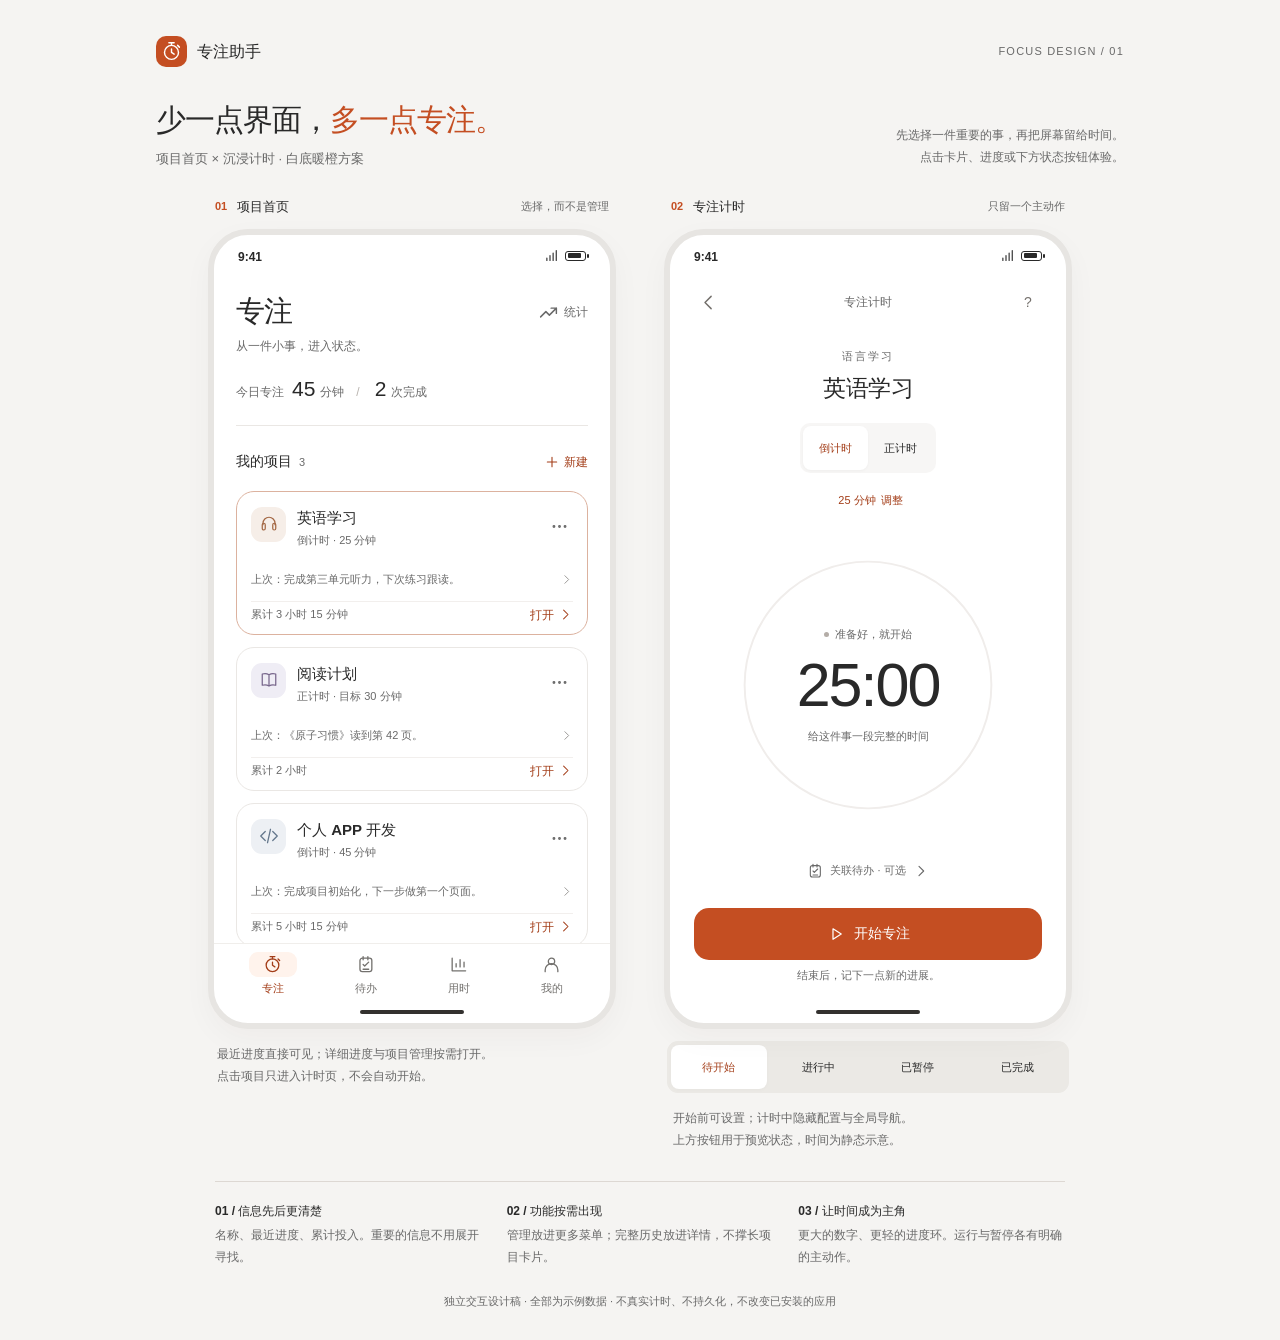
==== design/focus/index.html @ ba2bd8bd "feat: 专注项目改用小时+分钟时长，还原首页与计时页设计 新增独立设计稿 design/focus/index.html，并把其中的时长与交互规则落到 Android 工程：  - 时长模型改为 " ====
<!doctype html>
<html lang="zh-CN">
<head>
  <meta charset="UTF-8">
  <meta name="viewport" content="width=device-width, initial-scale=1">
  <meta name="theme-color" content="#ffffff">
  <title>专注助手 · 专注界面提案</title>
  <style>
    :root { color-scheme: light; font-family: "Segoe UI", "Microsoft YaHei", sans-serif; --ink:#292929; --muted:#696969; --accent:#c44e22; --accent-dark:#a33d18; --soft:#fff3ec; --line:#eae7e4; --surface:#f7f6f5; --touch:44px; font-synthesis:none; -webkit-font-smoothing:antialiased; }
    * { box-sizing:border-box; }
    body { margin:0; background:#f5f4f2; color:var(--ink); font-size:14px; line-height:1.5; }
    button,input,select,textarea { font:inherit; }
    button { cursor:pointer; color:inherit; background:none; border:0; min-height:var(--touch); padding:0; touch-action:manipulation; -webkit-tap-highlight-color:transparent; }
    button:disabled { cursor:default; opacity:.45; }
    button:focus-visible,input:focus-visible,select:focus-visible,textarea:focus-visible { outline:3px solid var(--accent); outline-offset:3px; }
    [hidden] { display:none !important; }
    h1,h2,h3,p { margin:0; }
    .svg-library { position:absolute; width:0; height:0; overflow:hidden; }
    .icon { width:21px; height:21px; fill:none; stroke:currentColor; stroke-width:1.65; stroke-linecap:round; stroke-linejoin:round; flex-shrink:0; }
    .icon-button { display:grid; place-items:center; width:44px; height:44px; flex-shrink:0; border-radius:50%; }
    .icon-button:hover { background:var(--surface); }
    .workspace { max-width:1040px; padding:36px 36px 30px; margin:auto; }
    .masthead { display:flex; align-items:center; justify-content:space-between; gap:20px; margin-bottom:30px; }
    .brand { display:flex; align-items:center; gap:10px; font-size:16px; font-weight:650; }
    .brand-mark { display:grid; place-items:center; width:31px; height:31px; background:var(--accent); color:white; border-radius:10px; }
    .edition { color:var(--muted); font-size:11px; letter-spacing:1.2px; }
    .intro { display:flex; justify-content:space-between; gap:32px; align-items:flex-end; margin-bottom:28px; }
    .intro h1 { font-size:30px; letter-spacing:-1px; line-height:1.5; font-weight:600; }
    .intro h1 span { color:var(--accent); }
    .intro p { margin-top:7px; color:var(--muted); font-size:13px; }
    .design-note { max-width:260px; font-size:12px; color:var(--muted); line-height:1.8; text-align:right; }
    .mobile-switch { display:none; }
    .boards { display:grid; grid-template-columns:repeat(2,minmax(0,1fr)); gap:48px; max-width:864px; margin:auto; align-items:start; }
    .board { min-width:0; }
    .board-label { display:flex; align-items:center; gap:10px; margin:0 7px 13px; }
    .board-label .number { font-size:11px; color:var(--accent); font-weight:650; }
    .board-label strong { font-weight:550; font-size:13px; }
    .board-label small { margin-left:auto; color:var(--muted); font-size:11px; }
    .phone { height:800px; background:white; border:6px solid #e7e5e2; border-radius:40px; overflow:hidden; box-shadow:0 10px 30px #32221409; display:flex; flex-direction:column; position:relative; }
    .status { height:43px; padding:13px 24px 0; display:flex; align-items:flex-start; justify-content:space-between; font-size:12px; font-weight:600; flex-shrink:0; }
    .status-icons { display:flex; gap:5px; align-items:center; }
    .status-icons .icon { width:15px; height:15px; stroke-width:1.8; }
    .battery { width:21px; height:10px; border:1.3px solid currentColor; border-radius:3px; padding:1.5px; position:relative; }
    .battery:before { content:""; display:block; height:100%; width:85%; background:currentColor; border-radius:1px; }
    .battery:after { content:""; width:2px; height:4px; background:currentColor; position:absolute; right:-4px; top:2px; border-radius:1px; }
    .home-scroll { overflow-y:auto; flex:1; min-height:0; padding:12px 22px 18px; scrollbar-width:thin; }
    .home-header { display:flex; align-items:center; justify-content:space-between; gap:12px; }
    .home-header h2 { font-size:29px; font-weight:600; letter-spacing:-1px; }
    .stats-button { display:flex; align-items:center; gap:5px; color:var(--muted); font-size:12px; min-width:58px; justify-content:flex-end; }
    .home-subtitle { font-size:12px; color:var(--muted); margin-top:3px; }
    .today-line { display:flex; align-items:baseline; flex-wrap:wrap; gap:5px; font-size:12px; color:var(--muted); padding:18px 0 20px; border-bottom:1px solid var(--line); }
    .today-line strong { font-family:"Segoe UI",sans-serif; font-size:21px; color:var(--ink); font-weight:500; font-variant-numeric:tabular-nums; margin-left:3px; }
    .today-line .separator { margin:0 7px; color:#b8b3ae; }
    .section-head { display:flex; align-items:center; justify-content:space-between; gap:12px; margin:14px 0 7px; }
    .section-head h3 { font-size:14px; font-weight:600; }
    .project-count { font-size:11px; font-weight:400; color:var(--muted); margin-left:7px; }
    .text-button { display:inline-flex; align-items:center; gap:4px; color:var(--accent-dark); font-size:12px; }
    .text-button .icon { width:16px; height:16px; }
    .project-list { display:grid; grid-template-columns:minmax(0,1fr); gap:12px; }
    .project-card { border:1px solid var(--line); border-radius:18px; padding:4px 14px 8px; background:white; transition:border-color .15s; }
    .project-card.selected { border-color:#dcb29f; }
    .project-card:hover { border-color:#cfc4bc; }
    .project-card.selected:hover { border-color:var(--accent); }
    .card-head { display:flex; align-items:center; gap:4px; }
    .project-open { display:flex; gap:11px; flex:1; min-width:0; padding:11px 0 9px; text-align:left; }
    .project-glyph { display:grid; place-items:center; width:35px; height:35px; flex-shrink:0; border-radius:11px; background:#f6eee8; color:#a36743; }
    .project-glyph.reading { background:#efedf5; color:#77668b; }
    .project-glyph.building { background:#edf0f4; color:#63768b; }
    .project-glyph .icon { width:18px; height:18px; }
    .project-copy { min-width:0; flex:1; }
    .project-copy strong { display:block; font-size:15px; font-weight:600; overflow-wrap:anywhere; }
    .project-copy small { display:block; font-size:11px; color:var(--muted); margin-top:3px; }
    .project-menu { margin-right:-8px; color:var(--muted); }
    .project-menu .icon { width:19px; }
    .progress-preview { display:flex; align-items:center; width:100%; min-width:0; gap:6px; text-align:left; color:var(--muted); font-size:11px; border-bottom:1px solid #f2efed; }
    .progress-preview span { overflow:hidden; white-space:nowrap; text-overflow:ellipsis; flex:1; }
    .progress-preview .icon { width:13px; height:13px; color:#92908d; }
    .card-foot { display:flex; align-items:center; justify-content:space-between; gap:8px; padding-top:2px; }
    .card-foot small { color:var(--muted); font-size:11px; }
    .card-enter { color:var(--accent-dark); display:flex; align-items:center; gap:4px; font-size:12px; font-weight:550; min-height:22px; }
    .card-enter .icon { width:15px; height:15px; }
    .home-end { text-align:center; color:var(--muted); font-size:11px; padding-top:20px; }
    .active-session { width:100%; display:flex; align-items:center; gap:11px; background:var(--soft); border:1px solid #f5e0d3; border-radius:14px; margin-top:16px; padding:12px; text-align:left; }
    .active-session>.icon { color:var(--accent); }
    .active-session div { flex:1; min-width:0; }
    .active-session strong { display:block; font-size:12px; overflow:hidden; text-overflow:ellipsis; white-space:nowrap; font-weight:550; }
    .active-session small { display:block; font-size:11px; color:var(--muted); margin-top:3px; }
    .active-time { font-size:17px; font-variant-numeric:tabular-nums; color:var(--accent-dark); }
    .app-nav { display:grid; grid-template-columns:repeat(4,1fr); padding:6px 12px 8px; border-top:1px solid #f0eeeb; flex-shrink:0; }
    .app-nav button { min-height:49px; color:#73716e; font-size:11px; display:flex; flex-direction:column; align-items:center; justify-content:center; gap:3px; }
    .app-nav .nav-symbol { width:48px; height:25px; display:grid; place-items:center; border-radius:9px; }
    .app-nav .icon { width:19px; height:19px; }
    .app-nav .active { color:var(--accent-dark); }
    .app-nav .active .nav-symbol { background:var(--soft); }
    .gesture { width:104px; height:4px; border-radius:4px; background:#33312e; margin:3px auto 9px; flex-shrink:0; }
    .timer-scroll { flex:1; min-height:0; overflow-y:auto; scrollbar-width:thin; }
    .timer-page { padding:0 24px 24px; display:flex; flex-direction:column; min-height:100%; }
    .timer-header { display:flex; justify-content:space-between; align-items:center; margin:2px -8px 0; }
    .timer-header h2 { font-size:12px; font-weight:400; color:var(--muted); }
    .timer-header>.icon-button { color:#74706c; }
    .timer-project { text-align:center; padding-top:24px; }
    .timer-category { color:var(--muted); font-size:11px; letter-spacing:2px; }
    .timer-project h3 { font-size:23px; font-weight:550; letter-spacing:-.5px; margin-top:6px; overflow-wrap:anywhere; }
    .timer-config { display:flex; flex-direction:column; align-items:center; gap:5px; padding-top:18px; }
    .mode-switch { display:flex; border-radius:10px; background:var(--surface); padding:3px; }
    .mode-switch button { font-size:11px; padding:0 16px; border-radius:8px; min-height:44px; }
    .mode-switch button[aria-pressed="true"] { background:white; color:var(--accent-dark); box-shadow:0 1px 3px #00000009; }
    .duration-button { color:var(--muted); font-size:11px; min-height:44px; }
    .duration-button span { color:var(--accent-dark); margin-left:5px; }
    .session-target { margin-top:18px; color:var(--muted); font-size:12px; text-align:center; }
    .dial-space { flex:1; display:flex; flex-direction:column; align-items:center; justify-content:center; padding:14px 0; min-height:288px; }
    .dial { position:relative; width:min(100%,272px); aspect-ratio:1; }
    .dial svg { position:absolute; width:100%; height:100%; transform:rotate(-90deg); overflow:visible; }
    .dial-track { fill:none; stroke:#f0edeb; stroke-width:2; }
    .dial-progress { fill:none; stroke:var(--accent); stroke-width:3; stroke-linecap:round; transition:stroke-dashoffset .35s,stroke .2s; }
    .dial-center { position:absolute; inset:0; display:flex; flex-direction:column; align-items:center; justify-content:center; gap:9px; }
    .timer-status { display:flex; align-items:center; gap:6px; font-size:11px; color:var(--muted); }
    .status-dot { width:5px; height:5px; border-radius:50%; background:var(--accent); }
    .timer-digits { font-family:"Segoe UI",sans-serif; font-variant-numeric:tabular-nums; font-size:61px; line-height:1.1; font-weight:350; letter-spacing:-2px; }
    .timer-unit { font-size:11px; color:var(--muted); }
    .timer-page[data-state="ready"] .status-dot { background:#b4ada7; }
    .timer-page[data-state="paused"] .dial-progress { stroke:#b7aaa0; }
    .timer-page[data-state="paused"] .status-dot { background:#a49c95; }
    .timer-page[data-state="completed"] .timer-digits { font-size:45px; letter-spacing:-1px; }
    .timer-page .timer-digits.long-time { font-size:42px; letter-spacing:-1px; }
    .linked-task { display:flex; align-items:center; justify-content:center; gap:7px; width:100%; color:var(--muted); font-size:11px; padding:6px 0; }
    .linked-task .icon { width:16px; height:16px; }
    .linked-task span { min-width:0; overflow-wrap:anywhere; }
    .timer-actions { display:grid; gap:8px; padding-top:15px; }
    .primary { width:100%; display:flex; align-items:center; justify-content:center; gap:9px; border-radius:15px; min-height:52px; background:var(--accent); color:white; font-size:14px; font-weight:500; padding:10px 14px; }
    .primary:hover { background:var(--accent-dark); }
    .primary .icon { width:18px; height:18px; }
    .secondary { border:1px solid var(--line); border-radius:12px; min-height:46px; font-size:12px; padding:10px 14px; width:100%; }
    .quiet-action { font-size:11px; color:var(--muted); padding:0 8px; min-height:44px; }
    .timer-hint { text-align:center; font-size:11px; color:var(--muted); margin-top:7px; }
    .board-caption { color:var(--muted); font-size:12px; line-height:1.8; margin:15px 9px 0; }
    .state-controls { display:flex; gap:4px; flex-wrap:wrap; margin:12px 3px 0; padding:4px; background:#ebe9e5; border-radius:11px; }
    .state-controls button { flex:1; font-size:11px; border-radius:8px; padding:0 10px; min-height:44px; white-space:nowrap; }
    .state-controls button[aria-pressed="true"] { background:white; color:var(--accent-dark); box-shadow:0 1px 4px #00000006; }
    .changes { max-width:850px; margin:30px auto 0; border-top:1px solid #ddd8d3; padding-top:20px; display:grid; grid-template-columns:repeat(3,1fr); gap:25px; }
    .changes h3 { font-size:12px; font-weight:600; margin-bottom:5px; }
    .changes p { font-size:12px; color:var(--muted); line-height:1.8; }
    .preview-footnote { margin-top:25px; font-size:11px; text-align:center; color:var(--muted); }
    dialog { border:1px solid var(--line); border-radius:22px; background:white; color:var(--ink); padding:22px; width:min(380px,calc(100vw - 32px)); max-height:85vh; max-height:85dvh; overflow:auto; box-shadow:0 24px 90px #29292920; }
    dialog::backdrop { background:#29241f40; backdrop-filter:blur(3px); }
    .dialog-heading { display:flex; align-items:center; justify-content:space-between; gap:8px; margin-bottom:10px; }
    .dialog-heading h2 { font-size:18px; font-weight:600; overflow-wrap:anywhere; }
    .dialog-heading .icon-button { margin-right:-8px; }
    .dialog-body { display:grid; gap:14px; font-size:13px; overflow-wrap:anywhere; }
    .dialog-body p { color:var(--muted); line-height:1.85; }
    .dialog-body label { display:grid; gap:6px; color:var(--muted); font-size:12px; }
    .dialog-body input,.dialog-body select,.dialog-body textarea { width:100%; min-width:0; border:1px solid #ded8d2; border-radius:10px; padding:11px; background:white; color:var(--ink); font-size:14px; }
    .dialog-body textarea { resize:vertical; min-height:96px; }
    .dialog-body form { display:grid; gap:14px; }
    .duration-fields { min-width:0; margin:0; padding:0; border:0; }
    .duration-fields legend { color:var(--muted); font-size:12px; margin-bottom:10px; padding:0; }
    .duration-inputs { display:grid; grid-template-columns:repeat(2,minmax(0,1fr)); gap:12px; margin-bottom:8px; }
    .dialog-body .danger { color:#a33528; }
    .dialog-body .small-note { font-size:11px; }
    .dialog-body .progress-line { height:4px; background:#eee9e5; border-radius:5px; overflow:hidden; }
    .dialog-body .progress-line div { height:100%; background:var(--accent); }
    .form-error { color:#a33528 !important; font-size:12px; }
    .form-error:empty { display:none; }
    dialog.project-sheet { position:fixed; inset:auto 0 0; margin:0 auto; width:min(440px,calc(100vw - 24px)); max-width:none; max-height:calc(100dvh - 16px); padding:0; border:1px solid var(--line); border-bottom:0; border-radius:28px 28px 0 0; overflow:hidden; box-shadow:0 -12px 70px #29241f18; transform:translateY(var(--sheet-drag,0px)); }
    .project-sheet[open] { display:flex; flex-direction:column; }
    .sheet-grip { display:grid; place-items:center; height:27px; flex-shrink:0; cursor:grab; touch-action:none; }
    .sheet-grip::after { content:""; width:36px; height:4px; border-radius:4px; background:#d8d3cf; }
    .sheet-heading { display:flex; justify-content:space-between; align-items:center; padding:0 20px 10px 24px; flex-shrink:0; }
    .sheet-heading h2 { font-size:21px; font-weight:600; letter-spacing:-.5px; }
    .sheet-form { display:flex; flex-direction:column; min-height:0; margin:0; }
    .sheet-content { min-height:0; overflow-y:auto; overscroll-behavior:contain; padding:4px 24px 0; scrollbar-width:thin; }
    .sheet-name { display:grid; gap:9px; color:var(--muted); font-size:12px; }
    .sheet-name input { width:100%; min-width:0; border:1px solid transparent; border-radius:13px; background:var(--surface); padding:14px; font-size:16px; color:var(--ink); }
    .sheet-name input::placeholder { color:#92908d; font-size:14px; }
    .sheet-name input:focus { border-color:#dfb29d; outline:2px solid var(--soft); outline-offset:1px; }
    .sheet-draft-note { margin-top:7px; color:var(--muted); font-size:11px; }
    .mode-selector { position:relative; display:grid; grid-template-columns:repeat(2,minmax(0,1fr)); border-bottom:1px solid var(--line); margin:18px 0 20px; padding-bottom:3px; }
    .mode-option { min-height:52px; color:var(--muted); font-size:15px; transition:color .15s; }
    .mode-option[aria-checked="true"] { color:var(--accent-dark); font-weight:600; }
    .mode-indicator { position:absolute; height:3px; border-radius:4px; background:var(--accent); bottom:-1px; left:0; width:40px; pointer-events:none; visibility:hidden; }
    .duration-stage { min-height:230px; }
    .time-settings { padding-top:1px; }
    .time-settings-head { display:flex; justify-content:space-between; align-items:center; min-height:44px; gap:8px; }
    .time-settings-head h3 { font-size:12px; color:var(--muted); font-weight:400; }
    .time-settings-head button { color:var(--muted); }
    .time-wheels { display:grid; grid-template-columns:minmax(0,1fr) auto minmax(0,1fr); gap:12px; max-width:272px; margin:2px auto 10px; }
    .wheel-column { min-width:0; text-align:center; }
    .wheel-window { position:relative; border-radius:12px; }
    .wheel-window::before { content:""; position:absolute; left:0; right:0; top:var(--wheel-row); height:var(--wheel-row); border-radius:10px; background:#fff5ee; border-top:1px solid #f2e2d8; border-bottom:1px solid #f2e2d8; pointer-events:none; }
    .wheel-viewport { position:relative; height:calc(var(--wheel-row) * 3); padding:var(--wheel-row) 0; overflow-y:auto; overflow-x:hidden; scrollbar-width:none; scroll-snap-type:y mandatory; overscroll-behavior:contain; touch-action:pan-y; cursor:grab; user-select:none; -webkit-user-select:none; mask-image:linear-gradient(to bottom,transparent 0%,#000 34%,#000 66%,transparent 100%); }
    .wheel-viewport::-webkit-scrollbar { display:none; }
    .wheel-viewport:focus-visible { outline:2px solid var(--accent); outline-offset:3px; border-radius:12px; }
    .wheel-item { height:var(--wheel-row); display:flex; align-items:center; justify-content:center; scroll-snap-align:center; font-family:"Segoe UI",sans-serif; font-size:26px; font-weight:350; font-variant-numeric:tabular-nums; color:#9c938c; transition:color .12s; }
    .wheel-item span { transition:transform .12s; }
    .wheel-item.is-selected { color:var(--ink); }
    .wheel-item.is-selected span { transform:scale(1.25); }
    .wheel-window:focus-within { outline:2px solid var(--accent); outline-offset:3px; }
    .wheel-label { margin-top:4px; color:var(--muted); font-size:11px; }
    .wheel-divider { align-self:center; padding-bottom:18px; font-size:30px; color:#b8aea6; }
    .time-entry-toggle { white-space:nowrap; font-size:11px; }
    .time-settings-head h3 { flex:1; }
    .time-settings-head { flex-wrap:wrap; }
    .time-editor { margin:2px auto 9px; border:0; padding:0; min-width:0; display:grid; grid-template-columns:minmax(0,1fr) auto minmax(0,1fr); gap:4px; max-width:272px; }
    .time-editor label { display:flex; flex-direction:column-reverse; align-items:center; gap:3px; font-size:11px; color:var(--muted); }
    .time-editor input { width:100%; min-width:0; border:1px solid transparent; border-radius:12px; background:transparent; text-align:center; padding:5px 4px; font-family:"Segoe UI",sans-serif; font-size:43px; font-weight:350; font-variant-numeric:tabular-nums; color:var(--ink); }
    .time-editor input::placeholder { color:#aaa39d; }
    .time-editor input:focus { border-color:#ebd7cb; background:#fffaf7; outline:2px solid var(--soft); outline-offset:0; }
    .time-colon { font-size:36px; color:#b8aea6; padding-top:5px; }
    .time-presets { display:flex; justify-content:center; gap:8px; margin:8px 0 4px; }
    .time-presets button { font-size:11px; min-width:64px; min-height:44px; border-radius:12px; padding:0 10px; background:var(--surface); color:var(--muted); }
    .time-presets button[aria-pressed="true"] { background:var(--soft); color:var(--accent-dark); }
    .sheet-time-hint { color:var(--muted); text-align:center; font-size:11px; line-height:1.8; margin:9px 0 8px; }
    .sheet-limits { color:var(--muted); font-size:11px; line-height:1.8; padding:8px 10px; background:var(--surface); border-radius:8px; margin-bottom:8px; }
    .unlimited-panel { min-height:224px; display:flex; flex-direction:column; align-items:center; justify-content:center; gap:9px; padding:12px 0 20px; }
    .unlimited-panel strong { font-size:35px; font-weight:400; letter-spacing:1px; }
    .unlimited-panel p { color:var(--muted); font-size:12px; }
    .unlimited-panel button { margin-top:12px; padding:0 14px; font-size:12px; color:var(--accent-dark); }
    .sheet-footer { padding:14px 24px max(20px,env(safe-area-inset-bottom)); background:white; flex-shrink:0; }
    .sheet-footer .form-error { margin-bottom:10px; line-height:1.6; }
    .sheet-footer .primary { min-height:52px; }
    .sheet-footer .footer-note { text-align:center; font-size:11px; color:var(--muted); margin-top:10px; }
    @media (max-width:640px) { dialog.project-sheet { width:100%; } }
    .toast { position:fixed; left:50%; bottom:20px; transform:translateX(-50%); padding:12px 20px; border-radius:12px; background:#33302d; color:white; font-size:12px; width:max-content; max-width:calc(100vw - 32px); text-align:center; box-shadow:0 3px 20px #00000016; z-index:5; pointer-events:none; }
    @media (max-width:800px) {
      .workspace { padding:22px 20px; }
      .boards { gap:20px; }
      .intro h1 { font-size:25px; }
      .design-note { display:none; }
      .phone { border-width:4px; border-radius:32px; }
      .home-scroll { padding-left:16px; padding-right:16px; }
      .timer-page { padding-left:18px; padding-right:18px; }
      .timer-digits { font-size:54px; }
      .project-card { padding-left:11px; padding-right:11px; }
    }
    @media (max-width:640px) {
      .workspace { padding:16px 12px 25px; }
      .masthead { margin-bottom:21px; }
      .brand { font-size:14px; }
      .edition { font-size:10px; letter-spacing:0; }
      .intro { margin-bottom:17px; }
      .intro h1 { font-size:24px; }
      .intro p { font-size:12px; }
      .mobile-switch { display:flex; border:1px solid #ded8d3; border-radius:12px; padding:3px; margin:0 auto 18px; max-width:396px; }
      .mobile-switch button { flex:1; border-radius:9px; font-size:12px; }
      .mobile-switch button[aria-pressed="true"] { background:white; color:var(--accent-dark); box-shadow:0 1px 4px #00000008; }
      .boards { display:block; max-width:396px; }
      body[data-view="home"] #timer-board,body[data-view="timer"] #home-board { display:none; }
      .phone { height:780px; }
      .changes { grid-template-columns:1fr; gap:14px; max-width:396px; }
      .board-caption { margin-left:3px; margin-right:3px; }
    }
    @media (prefers-reduced-motion:reduce) { *,*::before,*::after { transition:none !important; scroll-behavior:auto !important; } }
  </style>
</head>
<body data-view="home">
  <svg class="svg-library" xmlns="http://www.w3.org/2000/svg" aria-hidden="true">
    <symbol id="i-focus" viewBox="0 0 24 24"><circle cx="12" cy="13" r="8"/><path d="M12 9v4l3 2M9 2h6M12 2v3M19 5l2 2"/></symbol>
    <symbol id="i-chart" viewBox="0 0 24 24"><path d="M4 4v16h17M9 15v-4M14 15V6M19 15V9"/></symbol>
    <symbol id="i-plus" viewBox="0 0 24 24"><path d="M12 5v14M5 12h14"/></symbol>
    <symbol id="i-arrow" viewBox="0 0 24 24"><path d="m9 5 7 7-7 7"/></symbol>
    <symbol id="i-back" viewBox="0 0 24 24"><path d="m15 5-7 7 7 7"/></symbol>
    <symbol id="i-more" viewBox="0 0 24 24"><circle cx="5" cy="12" r="1"/><circle cx="12" cy="12" r="1"/><circle cx="19" cy="12" r="1"/></symbol>
    <symbol id="i-book" viewBox="0 0 24 24"><path d="M12 5c-3-2-6-2-9-1v15c3-1 6-1 9 1 3-2 6-2 9-1V4c-3-1-6-1-9 1Zm0 0v15"/></symbol>
    <symbol id="i-headphones" viewBox="0 0 24 24"><path d="M4 13V11a8 8 0 0 1 16 0v2"/><rect x="3" y="11" width="4" height="9" rx="2"/><rect x="17" y="11" width="4" height="9" rx="2"/></symbol>
    <symbol id="i-code" viewBox="0 0 24 24"><path d="m7 6-6 6 6 6M17 6l6 6-6 6M14 3l-4 18"/></symbol>
    <symbol id="i-tasks" viewBox="0 0 24 24"><rect x="5" y="4" width="15" height="17" rx="3"/><path d="M9 2v4M15 2v4M9 12l2 2 5-5M9 18h7"/></symbol>
    <symbol id="i-user" viewBox="0 0 24 24"><circle cx="12" cy="8" r="4"/><path d="M4 21v-2a8 8 0 0 1 16 0v2"/></symbol>
    <symbol id="i-play" viewBox="0 0 24 24"><path d="m8 5 11 7-11 7Z"/></symbol>
    <symbol id="i-pause" viewBox="0 0 24 24"><path d="M9 5v14M16 5v14"/></symbol>
    <symbol id="i-close" viewBox="0 0 24 24"><path d="m6 6 12 12M6 18 18 6"/></symbol>
    <symbol id="i-signal" viewBox="0 0 24 24"><path d="M3 20v-4M8 20v-8M13 20V8M18 20V4"/></symbol>
    <symbol id="i-trend" viewBox="0 0 24 24"><path d="M3 17l6-6 4 4 8-8M15 7h6v6"/></symbol>
  </svg>
  <main class="workspace">
    <header class="masthead"><div class="brand"><span class="brand-mark"><svg class="icon"><use href="#i-focus"/></svg></span>专注助手</div><span class="edition">FOCUS DESIGN / 01</span></header>
    <section class="intro"><div><h1>少一点界面，<span>多一点专注。</span></h1><p>项目首页 × 沉浸计时 · 白底暖橙方案</p></div><div class="design-note">先选择一件重要的事，再把屏幕留给时间。<br>点击卡片、进度或下方状态按钮体验。</div></section>
    <nav class="mobile-switch" aria-label="切换设计页面"><button data-view="home" aria-pressed="true">01 项目首页</button><button data-view="timer" aria-pressed="false">02 专注计时</button></nav>
    <div class="boards">
      <section class="board" id="home-board" aria-labelledby="home-board-title">
        <div class="board-label"><span class="number">01</span><strong id="home-board-title">项目首页</strong><small>选择，而不是管理</small></div>
        <div class="phone">
          <div class="status" aria-hidden="true"><span>9:41</span><div class="status-icons"><svg class="icon"><use href="#i-signal"/></svg><span class="battery"></span></div></div>
          <div class="home-scroll">
            <header class="home-header"><h2 id="home-title" tabindex="-1">专注</h2><button class="stats-button" id="statistics"><svg class="icon"><use href="#i-trend"/></svg>统计</button></header>
            <p class="home-subtitle">从一件小事，进入状态。</p>
            <div class="today-line"><span>今日专注</span><strong>45</strong><span>分钟</span><span class="separator">/</span><strong>2</strong><span>次完成</span></div>
            <button class="active-session" id="active-session" hidden><svg class="icon"><use href="#i-focus"/></svg><div><strong id="active-name"></strong><small id="active-status"></small></div><span class="active-time" id="active-time"></span></button>
            <div class="section-head"><h3>我的项目<span class="project-count" id="project-count">3</span></h3><button class="text-button" id="new-project"><svg class="icon"><use href="#i-plus"/></svg>新建</button></div>
            <div class="project-list" id="project-list" role="list" aria-label="专注项目"></div>
            <p class="home-end">一点点投入，会慢慢有答案。</p>
          </div>
          <nav class="app-nav" aria-label="应用导航"><button class="active" data-nav="专注" aria-current="page"><span class="nav-symbol"><svg class="icon"><use href="#i-focus"/></svg></span>专注</button><button data-nav="待办"><span class="nav-symbol"><svg class="icon"><use href="#i-tasks"/></svg></span>待办</button><button data-nav="用时"><span class="nav-symbol"><svg class="icon"><use href="#i-chart"/></svg></span>用时</button><button data-nav="我的"><span class="nav-symbol"><svg class="icon"><use href="#i-user"/></svg></span>我的</button></nav>
          <div class="gesture" aria-hidden="true"></div>
        </div>
        <p class="board-caption">最近进度直接可见；详细进度与项目管理按需打开。<br>点击项目只进入计时页，不会自动开始。</p>
      </section>
      <section class="board" id="timer-board" aria-labelledby="timer-board-title">
        <div class="board-label"><span class="number">02</span><strong id="timer-board-title">专注计时</strong><small>只留一个主动作</small></div>
        <div class="phone">
          <div class="status" aria-hidden="true"><span>9:41</span><div class="status-icons"><svg class="icon"><use href="#i-signal"/></svg><span class="battery"></span></div></div>
          <div class="timer-scroll"><div class="timer-page" id="timer-page" data-state="ready">
            <header class="timer-header"><button class="icon-button" id="back-home" aria-label="返回项目首页"><svg class="icon"><use href="#i-back"/></svg></button><h2>专注计时</h2><button class="icon-button" id="timer-help" aria-label="计时说明">?</button></header>
            <div class="timer-project"><p class="timer-category" id="timer-category">语言学习</p><h3 id="timer-project-name">英语学习</h3></div>
            <div class="timer-config" id="timer-config"><div class="mode-switch" aria-label="计时方式"><button data-mode="countdown" aria-pressed="true">倒计时</button><button data-mode="countup" aria-pressed="false">正计时</button></div><button class="duration-button" id="duration-button"><span id="duration-label">25 分钟</span><span>调整</span></button></div>
            <p class="session-target" id="session-target" hidden></p>
            <div class="dial-space"><div class="dial"><svg viewBox="0 0 280 280" aria-hidden="true"><circle class="dial-track" cx="140" cy="140" r="127"/><circle class="dial-progress" id="dial-progress" cx="140" cy="140" r="127"/></svg><div class="dial-center"><p class="timer-status"><span class="status-dot"></span><span id="timer-status">准备好，就开始</span></p><div class="timer-digits" id="timer-digits">25:00</div><p class="timer-unit" id="timer-unit">给这件事一段完整的时间</p></div></div></div>
            <button class="linked-task" id="linked-task"><svg class="icon"><use href="#i-tasks"/></svg><span id="linked-task-label">关联待办 · 可选</span><svg class="icon"><use href="#i-arrow"/></svg></button>
            <div class="timer-actions"><button class="primary" id="primary-action"><svg class="icon"><use id="primary-icon" href="#i-play"/></svg><span id="primary-label">开始专注</span></button><button class="secondary" id="finish-action" hidden>结束并保存</button><button class="quiet-action" id="secondary-action" hidden>放弃本次专注</button></div>
            <p class="timer-hint" id="timer-hint">结束后，记下一点新的进展。</p>
          </div></div>
          <div class="gesture" aria-hidden="true"></div>
        </div>
        <div class="state-controls" aria-label="切换计时设计状态"><button data-state="ready" aria-pressed="true">待开始</button><button data-state="running" aria-pressed="false">进行中</button><button data-state="paused" aria-pressed="false">已暂停</button><button data-state="completed" aria-pressed="false">已完成</button></div>
        <p class="board-caption">开始前可设置；计时中隐藏配置与全局导航。<br>上方按钮用于预览状态，时间为静态示意。</p>
      </section>
    </div>
    <section class="changes" aria-label="设计重点"><div><h3>01 / 信息先后更清楚</h3><p>名称、最近进度、累计投入。重要的信息不用展开寻找。</p></div><div><h3>02 / 功能按需出现</h3><p>管理放进更多菜单；完整历史放进详情，不撑长项目卡片。</p></div><div><h3>03 / 让时间成为主角</h3><p>更大的数字、更轻的进度环。运行与暂停各有明确的主动作。</p></div></section>
    <p class="preview-footnote">独立交互设计稿 · 全部为示例数据 · 不真实计时、不持久化，不改变已安装的应用</p>
  </main>
  <template id="project-template"><article class="project-card" role="listitem"><div class="card-head"><button class="project-open"><span class="project-glyph"><svg class="icon"><use/></svg></span><span class="project-copy"><strong></strong><small></small></span></button><button class="icon-button project-menu"><svg class="icon"><use href="#i-more"/></svg></button></div><button class="progress-preview"><span></span><svg class="icon"><use href="#i-arrow"/></svg></button><div class="card-foot"><small></small><span class="card-enter" aria-hidden="true">打开<svg class="icon"><use href="#i-arrow"/></svg></span></div></article></template>
  <dialog id="dialog" aria-labelledby="dialog-title"><div class="dialog-heading"><h2 id="dialog-title"></h2><button class="icon-button" id="close-dialog" aria-label="关闭弹窗"><svg class="icon"><use href="#i-close"/></svg></button></div><div class="dialog-body" id="dialog-body"></div></dialog>
  <dialog class="project-sheet" id="project-sheet" aria-labelledby="sheet-title"><div class="sheet-grip" id="sheet-grip" aria-hidden="true"></div><header class="sheet-heading"><h2 id="sheet-title" tabindex="-1">新建专注项目</h2><button class="icon-button" id="close-project-sheet" aria-label="关闭并保留草稿"><svg class="icon"><use href="#i-close"/></svg></button></header></dialog>
  <div class="toast" id="toast" role="status" hidden></div>
  <script>
    "use strict";
    const LIMITS = Object.freeze({ minMinutes:1, maxHours:23, minutesPerHour:60, defaultMinutes:25, maxTitle:80, maxNote:2000, maxPercent:100, secondsPerMinute:60, ringRadius:127, demoRemainingFraction:.748, demoCountupSeconds:738, toastMs:3000 });
    const projects = [
      { id:"english", title:"英语学习", category:"语言学习", mode:"countdown", minutes:25, total:"3 小时 15 分钟", note:"完成第三单元听力，下次练习跟读。", percent:42, icon:"headphones", tone:"" },
      { id:"reading", title:"阅读计划", category:"个人成长", mode:"countup", minutes:30, total:"2 小时", note:"《原子习惯》读到第 42 页。", percent:null, icon:"book", tone:"reading" },
      { id:"building", title:"个人 APP 开发", category:"技能学习", mode:"countdown", minutes:45, total:"5 小时 15 分钟", note:"完成项目初始化，下一步做第一个页面。", percent:65, icon:"code", tone:"building" }
    ];
    const SHEET = Object.freeze({ indicatorMs:320, indicatorWidth:40, stretchOffset:.48, revealMs:180, enterMs:240, dragThreshold:80, viewportGap:16, presets:[15,25,45] });
    const WHEEL = Object.freeze({ rowHeight:44, dragSlop:4, pageStep:5, syncGuardMs:360, wheelIdleMs:80 });
    const state = { selected:"english", phase:"ready", linked:false, toastId:null, projectSnapshot:null, modeTargets:new Map(), projectDrafts:new Map(), sheetController:null };
    const $ = id => document.getElementById(id);
    const current = () => projects.find(project => project.id === state.selected);
    const modeLabel = mode => mode === "countdown" ? "倒计时" : "正计时";
    const targetKey = (project, mode) => `${project.id}:${mode}`;
    const defaultTarget = mode => mode === "countdown" ? LIMITS.defaultMinutes : null;
    const rememberedTarget = (project, mode) => project?.mode === mode ? project.minutes : project && state.modeTargets.has(targetKey(project, mode)) ? state.modeTargets.get(targetKey(project, mode)) : defaultTarget(mode);
    const unlimited = project => project.mode === "countup" && project.minutes === null;
    function durationLabel(minutes) {
      if (minutes === null) return "不设目标";
      const hours = Math.floor(minutes / LIMITS.minutesPerHour);
      const remainder = minutes % LIMITS.minutesPerHour;
      return [hours ? `${hours} 小时` : "", remainder ? `${remainder} 分钟` : ""].filter(Boolean).join(" ");
    }
    const projectDescription = project => `${modeLabel(project.mode)} · ${unlimited(project) ? "不限时" : `${project.mode === "countup" ? "目标 " : ""}${durationLabel(project.minutes)}`}`;
    function clock(seconds) {
      const totalMinutes = Math.floor(seconds / LIMITS.secondsPerMinute);
      const hours = Math.floor(totalMinutes / LIMITS.minutesPerHour);
      const pieces = hours ? [hours, totalMinutes % LIMITS.minutesPerHour, seconds % LIMITS.secondsPerMinute] : [totalMinutes, seconds % LIMITS.secondsPerMinute];
      return pieces.map(value => String(value).padStart(2,"0")).join(":");
    }
    function changeMode(project, mode) {
      const target = rememberedTarget(project, mode);
      state.modeTargets.set(targetKey(project, project.mode), project.minutes);
      project.mode = mode;
      project.minutes = target;
      render();
    }
    function element(tag, className = "", text) { const item = document.createElement(tag); item.className = className; if (text !== undefined) item.textContent = text; return item; }
    function button(text, action, className = "secondary") { const item = element("button", className, text); item.type = "button"; item.addEventListener("click", action); return item; }
    function toast(text) { clearTimeout(state.toastId); $("toast").hidden = false; $("toast").textContent = text; state.toastId = setTimeout(() => { $("toast").hidden = true; }, LIMITS.toastMs); }
    function openDialog(title, content) { if ($("dialog").open) $("dialog").close(); $("dialog-title").textContent = title; $("dialog-body").replaceChildren(...content); $("dialog").showModal(); }
    function showView(view, moveFocus = false) {
      document.body.dataset.view = view;
      document.querySelectorAll(".mobile-switch [data-view]").forEach(item => item.setAttribute("aria-pressed", String(item.dataset.view === view)));
      if (moveFocus) {
        if (matchMedia("(max-width:640px)").matches) $(`${view}-board`).scrollIntoView({ block:"start" });
        $(view === "timer" ? "back-home" : "home-title").focus({ preventScroll:true });
      }
    }
    function setPhase(phase) { state.phase = phase; render(); }
    function selectProject(id) {
      const choose = () => { if (state.selected !== id) { state.selected = id; state.phase = "ready"; state.linked = false; } render(); showView("timer", true); };
      if (state.selected !== id && ["running","paused"].includes(state.phase)) {
        openDialog("切换专注项目？", [element("p", "", "当前计时为设计演示。切换后会回到待开始状态，不会保存任何真实记录。"), button("切换预览", () => { $("dialog").close(); choose(); }, "primary"), button("保留当前", () => $("dialog").close())]);
      } else choose();
    }
    function renderProjects() {
      const snapshot = JSON.stringify([state.selected, projects]);
      if (snapshot === state.projectSnapshot) return;
      state.projectSnapshot = snapshot;
      const active = document.activeElement;
      const focusedProject = active?.closest(".project-card")?.dataset.project;
      const focusedControl = ["project-open","project-menu","progress-preview"].find(name => active?.classList.contains(name));
      const cards = projects.map(project => {
        const card = $("project-template").content.firstElementChild.cloneNode(true);
        card.dataset.project = project.id;
        card.classList.toggle("selected", state.selected === project.id);
        card.querySelector(".project-glyph").classList.add(...project.tone.split(" ").filter(Boolean));
        card.querySelector(".project-glyph use").setAttribute("href", `#i-${project.icon}`);
        card.querySelector(".project-copy strong").textContent = project.title;
        card.querySelector(".project-copy small").textContent = projectDescription(project);
        card.querySelector(".project-open").setAttribute("aria-label", `进入${project.title}的计时页`);
        card.querySelector(".project-open").addEventListener("click", () => selectProject(project.id));
        card.querySelector(".project-menu").setAttribute("aria-label", `管理${project.title}`);
        card.querySelector(".project-menu").addEventListener("click", () => projectMenu(project));
        card.querySelector(".progress-preview span").textContent = project.note ? `上次：${project.note}` : "还没有进度记录";
        card.querySelector(".progress-preview").setAttribute("aria-label", `查看${project.title}的进度`);
        card.querySelector(".progress-preview").addEventListener("click", () => showProgress(project));
        card.querySelector(".card-foot small").textContent = `累计 ${project.total}`;
        return card;
      });
      $("project-list").replaceChildren(...cards);
      $("project-count").textContent = projects.length;
      if (focusedProject && focusedControl) {
        const replacement = cards.find(card => card.dataset.project === focusedProject)?.querySelector(`.${focusedControl}`);
        (replacement || $("home-title")).focus({ preventScroll:true });
      }
    }
    function render() {
      const project = current();
      const ready = state.phase === "ready";
      const running = state.phase === "running";
      const paused = state.phase === "paused";
      const completed = state.phase === "completed";
      const noTarget = unlimited(project);
      const seconds = project.mode === "countup" ? ready ? 0 : LIMITS.demoCountupSeconds : ready || completed ? project.minutes * LIMITS.secondsPerMinute : Math.round(project.minutes * LIMITS.secondsPerMinute * LIMITS.demoRemainingFraction);
      $("timer-page").dataset.state = state.phase;
      $("timer-category").textContent = project.category;
      $("timer-project-name").textContent = project.title;
      $("timer-config").hidden = !ready;
      $("duration-label").textContent = noTarget ? "不设目标" : `${project.mode === "countup" ? "目标 " : ""}${durationLabel(project.minutes)}`;
      $("duration-button").lastElementChild.textContent = noTarget ? "设置" : "调整";
      $("session-target").hidden = ready;
      $("session-target").textContent = projectDescription(project);
      $("timer-status").textContent = ready ? "准备好，就开始" : running ? "正在专注" : paused ? "已暂停" : "这一段，完成了";
      $("timer-digits").textContent = clock(seconds);
      $("timer-digits").classList.toggle("long-time", seconds >= LIMITS.minutesPerHour * LIMITS.secondsPerMinute);
      $("timer-unit").textContent = completed ? "本次专注时长" : ready ? noTarget ? "不限时，按自己的节奏结束" : "给这件事一段完整的时间" : paused ? "休息一下，再继续" : noTarget ? "已专注 · 手动结束" : project.mode === "countup" ? "已专注 · 达到目标后继续" : "剩余时间";
      document.querySelector(".dial svg").toggleAttribute("hidden", noTarget);
      const circumference = 2 * Math.PI * LIMITS.ringRadius;
      const progress = noTarget || ready ? 0 : project.mode === "countup" ? Math.min(1, seconds / (project.minutes * LIMITS.secondsPerMinute)) : completed ? 1 : 1 - LIMITS.demoRemainingFraction;
      $("dial-progress").style.strokeDasharray = circumference;
      $("dial-progress").style.strokeDashoffset = circumference * (1 - progress);
      $("dial-progress").style.opacity = ready || noTarget ? "0" : "1";
      $("linked-task").hidden = !ready;
      $("linked-task-label").textContent = state.linked ? "已关联 · 今天的一小步" : "关联待办 · 可选";
      $("primary-label").textContent = ready ? "开始专注" : running ? "暂停" : paused ? "继续专注" : "记下这一步进展";
      $("primary-icon").setAttribute("href", running ? "#i-pause" : "#i-play");
      $("finish-action").hidden = !(project.mode === "countup" && (running || paused));
      $("secondary-action").hidden = ready || running;
      $("secondary-action").textContent = completed ? "稍后再写，返回项目" : "放弃本次专注";
      $("timer-hint").textContent = ready ? "结束后，记下一点新的进展。" : running ? "返回首页，计时也会继续。" : paused ? "暂停不计入专注时长。" : "可以跳过，之后在项目里补写。";
      $("active-session").hidden = !running && !paused;
      $("active-name").textContent = project.title;
      $("active-status").textContent = paused ? "已暂停 · 返回继续" : "正在专注 · 返回查看";
      $("active-time").textContent = clock(seconds);
      document.querySelectorAll("[data-mode]").forEach(item => item.setAttribute("aria-pressed", String(item.dataset.mode === project.mode)));
      document.querySelectorAll(".state-controls [data-state]").forEach(item => item.setAttribute("aria-pressed", String(item.dataset.state === state.phase)));
      renderProjects();
    }
    function showProgress(project) {
      const parts = [element("p", "small-note", `${project.category} · 累计专注 ${project.total} · 示例记录`), element("p", "", project.note || "还没有进度记录。完成专注后，可以记下下一步要做的事。")];
      if (project.percent !== null) { const track = element("div", "progress-line"); const fill = element("div"); fill.style.width = `${project.percent}%`; track.append(fill); parts.push(element("strong", "", `当前完成度 ${project.percent}%`), track); }
      parts.push(button("查看进度历史", () => openDialog("进度历史", [element("p", "", "此处承接完整的专注与进度历史。首页只展示最近一条，避免展开后挤占整屏。"), element("p", "small-note", "本轮只确认信息层级；这里不会读取手机真实记录。"), button("返回当前进度", () => showProgress(project))])));
      openDialog(project.title, parts);
    }
    function field(form, label, type, value, name) { const wrapper = element("label", "", label); const input = document.createElement(type === "textarea" ? "textarea" : "input"); if (type !== "textarea") input.type = type; input.value = value; input.name = name; wrapper.append(input); form.append(wrapper); return input; }
    function parseDuration(values, mode, enabled = true) {
      if (mode === "countup" && !enabled) return { value:null };
      const hourText = values.hours.trim(), minuteText = values.minutes.trim();
      const hours = Number(hourText), minutes = Number(minuteText);
      if (!/^\d*$/.test(hourText) || !/^\d*$/.test(minuteText) || !Number.isInteger(hours) || hours > LIMITS.maxHours || !Number.isInteger(minutes) || minutes >= LIMITS.minutesPerHour) {
        return { error:`小时须为 0–${LIMITS.maxHours}，分钟须为 0–${LIMITS.minutesPerHour - 1}，且均为整数。` };
      }
      const value = hours * LIMITS.minutesPerHour + minutes;
      return value >= LIMITS.minMinutes ? { value } : { error:mode === "countup" ? "目标时长至少为 1 分钟；不想设目标请点「取消目标」。" : "专注时长至少为 1 分钟。" };
    }
    function wheelValue(text, maximum) {
      const value = Number(text.trim());
      return /^\d*$/.test(text.trim()) && Number.isInteger(value) && value <= maximum ? value : null;
    }
    function createTimeWheel(name, label, maximum, onChange, onEdit) {
      const column = element("div", "wheel-column"); column.style.setProperty("--wheel-row",`${WHEEL.rowHeight}px`);
      const window = element("div", "wheel-window"); column.append(window);
      const viewport = element("div", "wheel-viewport"); viewport.id = `${name}-wheel`; viewport.tabIndex = 0;
      viewport.setAttribute("role","spinbutton"); viewport.setAttribute("aria-label",label);
      viewport.setAttribute("aria-valuemin","0"); viewport.setAttribute("aria-valuemax",String(maximum));
      viewport.setAttribute("aria-description","上下滚动或按方向键选择，按回车或点击中间数字手动输入");
      window.append(viewport); column.append(element("p", "wheel-label", label));
      const items = Array.from({ length:maximum + 1 }, (_, value) => {
        const item = element("div", "wheel-item"); item.append(element("span", "", String(value).padStart(2,"0"))); item.dataset.wheelValue = value; item.setAttribute("aria-hidden","true"); viewport.append(item); return item;
      });
      let selected = 0, disposed = false, drag = null, suppressClick = false, guardUntil = 0, guardFrame = 0, guardToken = 0, wheelRemainder = 0, wheelLast = 0;
      const clamp = value => Math.min(maximum,Math.max(0,value));
      function decorate() {
        viewport.setAttribute("aria-valuenow",String(selected)); viewport.setAttribute("aria-valuetext",`${selected} ${label}`);
        items.forEach((item,index) => item.classList.toggle("is-selected",index === selected));
      }
      function releaseGuard() {
        guardToken += 1; guardUntil = 0;
        if (guardFrame) { cancelAnimationFrame(guardFrame); guardFrame = 0; }
        viewport.style.removeProperty("scroll-snap-type");
      }
      function hold() {
        guardUntil = performance.now() + WHEEL.syncGuardMs;
        const token = ++guardToken;
        viewport.style.scrollSnapType = "none";
        if (guardFrame) return;
        const stabilize = () => {
          if (disposed || token !== guardToken) { guardFrame = 0; return; }
          const top = selected * WHEEL.rowHeight;
          if (Math.abs(viewport.scrollTop - top) > 1) viewport.scrollTop = top;
          if (performance.now() < guardUntil) { guardFrame = requestAnimationFrame(stabilize); return; }
          guardFrame = 0; viewport.scrollTop = top; viewport.style.removeProperty("scroll-snap-type");
        };
        guardFrame = requestAnimationFrame(stabilize);
      }
      function readScroll() {
        if (disposed || !viewport.clientHeight || !$("project-sheet").open || performance.now() < guardUntil) return null;
        const next = clamp(Math.round(viewport.scrollTop / WHEEL.rowHeight));
        if (next === selected) return null;
        selected = next; decorate(); return next;
      }
      function refresh() { if (!disposed && viewport.clientHeight) viewport.scrollTo({ top:selected * WHEEL.rowHeight, behavior:"instant" }); }
      function choose(value) {
        releaseGuard();
        const next = clamp(value), changed = next !== selected;
        selected = next; decorate(); refresh();
        if (changed) onChange(next);
      }
      viewport.addEventListener("scroll", () => { const next = readScroll(); if (next !== null) onChange(next); });
      viewport.addEventListener("wheel", event => {
        event.preventDefault();
        const now = performance.now(), delta = event.deltaMode === 1 ? event.deltaY * WHEEL.rowHeight : event.deltaMode === 2 ? event.deltaY * viewport.clientHeight : event.deltaY;
        if (now - wheelLast > WHEEL.wheelIdleMs || Math.sign(delta) !== Math.sign(wheelRemainder)) wheelRemainder = 0;
        wheelRemainder += delta; wheelLast = now;
        const steps = Math.trunc(wheelRemainder / WHEEL.rowHeight);
        if (!steps) return;
        wheelRemainder -= steps * WHEEL.rowHeight; choose(selected + steps);
      }, { passive:false });
      viewport.addEventListener("keydown", event => {
        const next = event.key === "Home" ? 0 : event.key === "End" ? maximum : event.key === "ArrowDown" ? selected + 1 : event.key === "ArrowUp" ? selected - 1 : event.key === "PageDown" ? selected + WHEEL.pageStep : event.key === "PageUp" ? selected - WHEEL.pageStep : null;
        if (next !== null) { event.preventDefault(); choose(next); }
        else if (event.key === "Enter") { event.preventDefault(); onEdit(); }
      });
      viewport.addEventListener("click", event => {
        if (suppressClick) { suppressClick = false; return; }
        const item = event.target.closest(".wheel-item"); if (!item) return;
        const value = Number(item.dataset.wheelValue);
        if (value === selected) onEdit(); else choose(value);
      });
      viewport.addEventListener("pointerdown", event => {
        suppressClick = false;
        if (event.pointerType !== "mouse" || !event.isPrimary || event.button !== 0) return;
        drag = { id:event.pointerId, start:event.clientY, scroll:viewport.scrollTop, moved:false };
        viewport.focus({ preventScroll:true });
      });
      viewport.addEventListener("pointermove", event => {
        if (drag?.id !== event.pointerId) return;
        const delta = drag.start - event.clientY;
        if (!drag.moved && Math.abs(delta) >= WHEEL.dragSlop) { drag.moved = true; viewport.setPointerCapture(event.pointerId); viewport.style.scrollSnapType = "none"; }
        if (drag.moved) { event.preventDefault(); viewport.scrollTop = drag.scroll + delta; }
      });
      function endDrag(event) {
        if (drag?.id !== event.pointerId) return;
        const moved = drag.moved; drag = null; suppressClick = moved;
        viewport.style.removeProperty("scroll-snap-type");
        if (viewport.hasPointerCapture(event.pointerId)) viewport.releasePointerCapture(event.pointerId);
        if (!moved || disposed) return;
        const next = readScroll(); if (next !== null) onChange(next);
        viewport.scrollTo({ top:selected * WHEEL.rowHeight, behavior:matchMedia("(prefers-reduced-motion:reduce)").matches ? "instant" : "smooth" });
      }
      viewport.addEventListener("pointerup",endDrag); viewport.addEventListener("pointercancel",endDrag);
      const observer = new ResizeObserver(refresh); observer.observe(viewport); decorate();
      return { column, viewport, flush:readScroll, refresh,
        set(text, guard = false) { const value = wheelValue(text,maximum); releaseGuard(); if (value !== null) { selected = value; decorate(); refresh(); } if (guard) hold(); },
        dispose() { disposed = true; releaseGuard(); observer.disconnect(); if (drag && viewport.hasPointerCapture(drag.id)) viewport.releasePointerCapture(drag.id); drag = null; }
      };
    }
    function projectForm(project = null) {
      if (state.sheetController) state.sheetController.close();
      if ($("dialog").open) $("dialog").close();
      const sheet = $("project-sheet"), key = project?.id || "new-project";
      const modes = ["countdown", "countup"];
      const restored = state.projectDrafts.has(key);
      const initial = { title:project?.title || "", mode:project?.mode || "countdown", targetEnabled:rememberedTarget(project,"countup") !== null,
        durations:Object.fromEntries(modes.map(mode => { const target = rememberedTarget(project,mode); return [mode, { hours:target === null ? "" : String(Math.floor(target / LIMITS.minutesPerHour) || ""), minutes:target === null ? "" : String(target % LIMITS.minutesPerHour) }]; })) };
      const draft = structuredClone(state.projectDrafts.get(key) || initial);
      const initialSignature = JSON.stringify(initial);
      const reducedMotion = () => matchMedia("(prefers-reduced-motion:reduce)").matches;
      const form = element("form", "sheet-form"); form.noValidate = true;
      const content = element("div", "sheet-content"); form.append(content);
      const title = field(content, "项目名称", "text", draft.title, "title"); title.parentElement.className = "sheet-name"; title.required = true; title.maxLength = LIMITS.maxTitle; title.placeholder = "例如：英语学习"; title.autocomplete = "off";
      if (restored) content.append(element("p", "sheet-draft-note", "已恢复未提交的草稿"));
      const selector = element("div", "mode-selector"); selector.setAttribute("role","radiogroup"); selector.setAttribute("aria-label","计时方式"); content.append(selector);
      const modeButtons = modes.map(mode => { const item = button(modeLabel(mode), () => selectMode(mode), "mode-option"); item.dataset.formMode = mode; item.setAttribute("role","radio"); selector.append(item); return item; });
      const indicator = element("span", "mode-indicator"); indicator.setAttribute("aria-hidden","true"); selector.append(indicator);
      const stage = element("div", "duration-stage"); content.append(stage);
      const noTarget = element("div", "unlimited-panel");
      const enableTarget = button("设置目标时长", () => {
        const stored = draft.durations.countup;
        if (!stored.hours.trim() && !stored.minutes.trim()) draft.durations.countup = { hours:"", minutes:String(LIMITS.defaultMinutes) };
        draft.targetEnabled = true; syncDuration(true,true); saveDraft(); focusTime("minutes");
      }, "text-button");
      noTarget.append(element("strong", "", "不限时"), element("p", "", "按自己的节奏，手动结束"), enableTarget); stage.append(noTarget);
      const timeSettings = element("section", "time-settings"); stage.append(timeSettings);
      const settingsHead = element("div", "time-settings-head"); const heading = element("h3"); settingsHead.append(heading); timeSettings.append(settingsHead);
      const cancelTarget = button("取消目标", () => { readTime(); draft.targetEnabled = false; syncDuration(true); saveDraft(); enableTarget.focus(); }, "text-button");
      const limits = element("p", "sheet-limits", `小时 0–${LIMITS.maxHours}，分钟 0–${LIMITS.minutesPerHour - 1}，总时长至少 ${LIMITS.minMinutes} 分钟。正计时可点「取消目标」改为不限时。`); limits.hidden = true; limits.id = "sheet-time-limits";
      const help = button("?", () => { limits.hidden = !limits.hidden; help.setAttribute("aria-expanded",String(!limits.hidden)); }, "icon-button"); help.setAttribute("aria-label","时长范围说明"); help.setAttribute("aria-expanded","false"); help.setAttribute("aria-controls",limits.id);
      const entryToggle = button("手动输入", () => toggleEntry(), "text-button time-entry-toggle"); entryToggle.id = "time-entry-toggle"; entryToggle.setAttribute("aria-pressed","false");
      settingsHead.append(cancelTarget, entryToggle, help);
      const wheelRow = element("div", "time-wheels"); timeSettings.append(wheelRow); wheelRow.setAttribute("role","group"); wheelRow.setAttribute("aria-label","滚动选择时长");
      const row = element("div", "time-editor"); row.hidden = true; timeSettings.append(row); row.setAttribute("role","group"); row.setAttribute("aria-label","手动输入小时与分钟");
      const hours = field(row, "小时", "text", "", "hours"); row.append(element("span", "time-colon", ":")); row.lastElementChild.setAttribute("aria-hidden","true");
      const minutes = field(row, "分钟", "text", "", "minutes");
      [hours,minutes].forEach(input => { input.inputMode = "numeric"; input.placeholder = "00"; input.autocomplete = "off"; input.setAttribute("aria-describedby","sheet-time-hint sheet-form-error"); });
      hours.enterKeyHint = "next"; minutes.enterKeyHint = "done";
      hours.addEventListener("keydown", event => { if (event.key === "Enter") { event.preventDefault(); minutes.focus(); } });
      let manualEntry = false;
      const hourWheel = createTimeWheel("hours", "小时", LIMITS.maxHours, value => { hours.value = String(value); captureInput(false); }, () => editTime("hours"));
      const minuteWheel = createTimeWheel("minutes", "分钟", LIMITS.minutesPerHour - 1, value => { minutes.value = String(value); captureInput(false); }, () => editTime("minutes"));
      const divider = element("span", "wheel-divider", ":"); divider.setAttribute("aria-hidden","true"); wheelRow.append(hourWheel.column, divider, minuteWheel.column);
      function syncWheels(guard = false) { hourWheel.set(hours.value,guard); minuteWheel.set(minutes.value,guard); }
      function syncEntryView(guard = false) {
        wheelRow.hidden = manualEntry; row.hidden = !manualEntry;
        entryToggle.textContent = manualEntry ? "切换滚轮" : "手动输入"; entryToggle.setAttribute("aria-pressed",String(manualEntry));
        syncWheels(guard);
      }
      function focusTime(name) { (manualEntry ? name === "hours" ? hours : minutes : name === "hours" ? hourWheel.viewport : minuteWheel.viewport).focus({ preventScroll:false }); }
      function editTime(name) { readTime(); manualEntry = true; syncEntryView(); focusTime(name); (name === "hours" ? hours : minutes).select(); }
      function toggleEntry() {
        if (!manualEntry) { editTime("hours"); return; }
        if (wheelValue(hours.value,LIMITS.maxHours) === null || wheelValue(minutes.value,LIMITS.minutesPerHour - 1) === null) {
          error.textContent = `请先输入有效整数：小时 0–${LIMITS.maxHours}，分钟 0–${LIMITS.minutesPerHour - 1}。`; focusTime(wheelValue(hours.value,LIMITS.maxHours) === null ? "hours" : "minutes"); return;
        }
        captureInput(); manualEntry = false; syncEntryView(); hourWheel.viewport.focus();
      }
      const presets = element("div", "time-presets"); presets.setAttribute("aria-label","常用时长");
      const presetButtons = SHEET.presets.map(value => { const item = button(`${value} 分钟`, () => { hours.value = ""; minutes.value = String(value); captureInput(); }, ""); item.dataset.preset = value; presets.append(item); return item; });
      const hint = element("p", "sheet-time-hint"); hint.id = "sheet-time-hint"; timeSettings.append(presets, hint, limits);
      const footer = element("div", "sheet-footer");
      const error = element("p", "form-error"); error.id = "sheet-form-error"; error.setAttribute("role","alert");
      const submit = element("button", "primary", project ? "保存设置" : "创建项目"); submit.type = "submit";
      footer.append(error, submit, element("p", "footer-note", "创建后手动开始，不会立即计时")); form.append(footer);
      function readTime() {
        if (draft.mode !== "countdown" && !draft.targetEnabled) return;
        if (!manualEntry) {
          const hour = hourWheel.flush(), minute = minuteWheel.flush();
          if (hour !== null) hours.value = String(hour);
          if (minute !== null) minutes.value = String(minute);
        }
        draft.durations[draft.mode] = { hours:hours.value, minutes:minutes.value };
      }
      function saveDraft() {
        draft.title = title.value;
        if (JSON.stringify(draft) === initialSignature) state.projectDrafts.delete(key);
        else state.projectDrafts.set(key, structuredClone(draft));
      }
      function syncPresets() {
        const value = parseDuration({ hours:hours.value, minutes:minutes.value }, draft.mode).value;
        presetButtons.forEach(item => item.setAttribute("aria-pressed",String(Number(item.dataset.preset) === value)));
      }
      function captureInput(updateWheels = true) { if (updateWheels) syncWheels(); readTime(); error.textContent = ""; syncPresets(); saveDraft(); }
      [hours,minutes].forEach(input => input.addEventListener("input", () => captureInput()));
      title.addEventListener("input", () => { error.textContent = ""; saveDraft(); });
      function syncDuration(animate, guardWheels = false) {
        const optional = draft.mode === "countup", expanded = !optional || draft.targetEnabled;
        noTarget.hidden = expanded; timeSettings.hidden = !expanded; cancelTarget.hidden = !optional;
        heading.textContent = optional ? "目标时长" : "专注时长";
        hint.textContent = optional ? "到目标只提醒，计时继续；取消目标则不限时。" : "上下滑动选择，时间到了自动结束并记录。";
        hours.value = draft.durations[draft.mode].hours; minutes.value = draft.durations[draft.mode].minutes;
        if (wheelValue(hours.value,LIMITS.maxHours) === null || wheelValue(minutes.value,LIMITS.minutesPerHour - 1) === null) manualEntry = true;
        syncEntryView(guardWheels);
        error.textContent = ""; limits.hidden = true; help.setAttribute("aria-expanded","false"); syncPresets();
        stage.getAnimations().forEach(animation => animation.cancel());
        if (animate && !reducedMotion()) stage.animate([{ opacity:.5, transform:"translateY(5px)" }, { opacity:1, transform:"translateY(0)" }], { duration:SHEET.revealMs, easing:"ease-out" });
      }
      function moveIndicator(animate) {
        const chosen = modeButtons[modes.indexOf(draft.mode)], parent = selector.getBoundingClientRect();
        if (!parent.width) return;
        const from = indicator.getBoundingClientRect(), left = chosen.offsetLeft + (chosen.offsetWidth - SHEET.indicatorWidth) / 2;
        const start = from.left - parent.left, width = from.width;
        indicator.getAnimations().forEach(animation => animation.cancel());
        indicator.style.left = `${left}px`; indicator.style.width = `${SHEET.indicatorWidth}px`; indicator.style.visibility = "visible";
        if (!animate || reducedMotion()) return;
        const stretchedLeft = Math.min(start,left), stretchedRight = Math.max(start + width,left + SHEET.indicatorWidth);
        indicator.animate([
          { left:`${start}px`, width:`${width}px`, offset:0, easing:"cubic-bezier(.2,.75,.2,1)" },
          { left:`${stretchedLeft}px`, width:`${stretchedRight - stretchedLeft}px`, offset:SHEET.stretchOffset, easing:"cubic-bezier(.2,.75,.2,1)" },
          { left:`${left}px`, width:`${SHEET.indicatorWidth}px`, offset:1 }
        ], { duration:SHEET.indicatorMs });
      }
      function syncMode() { modeButtons.forEach(item => { const selected = item.dataset.formMode === draft.mode; item.setAttribute("aria-checked",String(selected)); item.tabIndex = selected ? 0 : -1; }); }
      function selectMode(mode) {
        if (mode === draft.mode) return;
        readTime(); draft.mode = mode; syncMode(); syncDuration(true,true); saveDraft(); moveIndicator(true);
      }
      selector.addEventListener("keydown", event => {
        const index = modes.indexOf(draft.mode);
        const target = event.key === "Home" ? 0 : event.key === "End" ? modes.length - 1 : ["ArrowRight","ArrowDown"].includes(event.key) ? (index + 1) % modes.length : ["ArrowLeft","ArrowUp"].includes(event.key) ? (index + modes.length - 1) % modes.length : null;
        if (target !== null) { event.preventDefault(); selectMode(modes[target]); modeButtons[target].focus(); }
      });
      form.addEventListener("submit", event => {
        event.preventDefault(); readTime(); saveDraft();
        if (!title.value.trim() || title.value.length > LIMITS.maxTitle) { error.textContent = `项目名称须为 1–${LIMITS.maxTitle} 个字符。`; title.focus(); return; }
        const result = parseDuration(draft.durations[draft.mode], draft.mode, draft.targetEnabled);
        if (result.error) { error.textContent = result.error; focusTime("hours"); return; }
        const updated = project || { id:crypto.randomUUID(), category:"个人成长", total:"0 分钟", note:"", percent:null, icon:"book", tone:"reading" };
        if (project) state.modeTargets.set(targetKey(project,project.mode),project.minutes);
        Object.assign(updated, { title:title.value.trim(), mode:draft.mode, minutes:result.value });
        modes.forEach(mode => { const saved = parseDuration(draft.durations[mode], mode, draft.targetEnabled); if (!saved.error) state.modeTargets.set(targetKey(updated,mode),saved.value); });
        if (!project) projects.push(updated);
        state.projectDrafts.delete(key); controller.close(false); render(); toast("已更新设计稿，未写入真实应用。");
      });
      sheet.querySelector(".sheet-form")?.remove(); sheet.append(form); $("sheet-title").textContent = project ? "项目设置" : "新建专注项目";
      const previousOverflow = document.documentElement.style.overflow;
      document.documentElement.style.overflow = "hidden";
      function fitSheet() {
        const viewport = window.visualViewport, height = viewport?.height || innerHeight;
        sheet.style.bottom = `${Math.max(0,innerHeight - ((viewport?.offsetTop || 0) + height))}px`;
        sheet.style.maxHeight = `${Math.max(1,height - SHEET.viewportGap)}px`;
      }
      const observer = new ResizeObserver(() => moveIndicator(false));
      const controller = { close(keepDraft = true) {
        if (state.sheetController !== controller) return;
        if (keepDraft) { readTime(); saveDraft(); }
        observer.disconnect(); hourWheel.dispose(); minuteWheel.dispose(); window.removeEventListener("resize",fitSheet); window.visualViewport?.removeEventListener("resize",fitSheet); window.visualViewport?.removeEventListener("scroll",fitSheet);
        sheet.getAnimations().forEach(animation => animation.cancel()); sheet.style.removeProperty("--sheet-drag"); document.documentElement.style.overflow = previousOverflow; state.sheetController = null; sheet.close();
      } };
      state.sheetController = controller;
      window.addEventListener("resize",fitSheet); window.visualViewport?.addEventListener("resize",fitSheet); window.visualViewport?.addEventListener("scroll",fitSheet);
      syncMode(); syncDuration(false); fitSheet(); sheet.showModal(); hourWheel.refresh(); minuteWheel.refresh(); moveIndicator(false); observer.observe(selector); $("sheet-title").focus({ preventScroll:true });
      if (!reducedMotion()) sheet.animate([{ transform:"translateY(28px)", opacity:0 }, { transform:"translateY(0)", opacity:1 }], { duration:SHEET.enterMs, easing:"ease-out" });
    }
    function projectMenu(project) {
      const busy = state.selected === project.id && ["running","paused"].includes(state.phase);
      const edit = button("编辑项目", () => projectForm(project)); edit.disabled = busy;
      const remove = button("删除项目", () => openDialog("删除这个预览项目？", [element("p", "", project.title), element("p", "small-note", "只移除当前设计稿中的卡片。正式版删除项目应保留历史记录。"), button("确认删除", () => { projects.splice(projects.indexOf(project),1); if (state.selected === project.id) { state.selected = projects[0].id; state.phase = "ready"; state.linked = false; } $("dialog").close(); render(); }, "secondary danger"), button("取消", () => $("dialog").close())]), "secondary danger");
      remove.disabled = busy || projects.length === 1;
      openDialog(project.title, [button("项目进度", () => showProgress(project)), edit, remove, element("p", "small-note", busy ? "先结束当前演示计时，再编辑或删除。" : "管理按需出现，不占据项目首页；设计稿至少保留一个项目。")]);
    }
    function progressForm() {
      const form = element("form");
      const note = field(form, "这次推进了什么？", "textarea", "", "note"); note.required = true; note.maxLength = LIMITS.maxNote; note.placeholder = "写下进展，也为下次留一个起点";
      const percent = field(form, "完成度（可不填）", "number", "", "percent"); percent.min = "0"; percent.max = LIMITS.maxPercent; percent.step = "1";
      const error = element("p", "form-error"); error.setAttribute("role","alert"); form.append(error);
      const submit = element("button", "primary", "保存到当前预览"); submit.type = "submit"; form.append(submit);
      form.addEventListener("submit", event => { event.preventDefault(); if (!note.value.trim()) { error.textContent = "写一点进展，或关闭弹窗后选择稍后再写。"; return; } const value = percent.value === "" ? null : Number(percent.value); if (value !== null && (!Number.isInteger(value) || value < 0 || value > LIMITS.maxPercent)) { error.textContent = "完成度须为 0–100 的整数。"; return; } current().note = note.value.trim(); current().percent = value; $("dialog").close(); setPhase("ready"); showView("home",true); toast("进度已显示在设计稿中，刷新后重置。"); });
      openDialog("记下这一步进展", [form, element("p", "small-note", "此处仅演示填写体验，不会生成真实专注记录。")]);
    }
    $("primary-action").addEventListener("click", () => { if (state.phase === "completed") progressForm(); else setPhase(state.phase === "running" ? "paused" : "running"); });
    $("finish-action").addEventListener("click", () => setPhase("completed"));
    $("secondary-action").addEventListener("click", () => {
      if (state.phase === "completed") { setPhase("ready"); showView("home",true); }
      else openDialog("放弃本次专注？", [element("p", "", "放弃后回到待开始状态。正式版中，放弃不会计入专注统计。"), button("继续保留", () => $("dialog").close(), "primary"), button("确认放弃", () => { $("dialog").close(); setPhase("ready"); }, "secondary danger")]);
    });
    $("back-home").addEventListener("click", () => { showView("home",true); if (["running","paused"].includes(state.phase)) toast("已返回首页，计时继续。"); });
    $("active-session").addEventListener("click", () => showView("timer",true));
    $("new-project").addEventListener("click", () => projectForm());
    $("duration-button").addEventListener("click", () => projectForm(current()));
    $("close-dialog").addEventListener("click", () => $("dialog").close());
    $("close-project-sheet").addEventListener("click", () => state.sheetController?.close());
    $("project-sheet").addEventListener("cancel", event => { event.preventDefault(); state.sheetController?.close(); });
    $("project-sheet").addEventListener("click", event => {
      if (event.target !== $("project-sheet")) return;
      const bounds = event.target.getBoundingClientRect();
      if (event.clientX < bounds.left || event.clientX > bounds.right || event.clientY < bounds.top || event.clientY > bounds.bottom) state.sheetController?.close();
    });
    let sheetDrag = null;
    $("sheet-grip").addEventListener("pointerdown", event => {
      if (!event.isPrimary || event.button !== 0) return;
      $("project-sheet").getAnimations().forEach(animation => animation.cancel());
      sheetDrag = { id:event.pointerId, start:event.clientY, distance:0 };
      event.currentTarget.setPointerCapture(event.pointerId);
    });
    $("sheet-grip").addEventListener("pointermove", event => {
      if (sheetDrag?.id !== event.pointerId) return;
      sheetDrag.distance = Math.max(0,event.clientY - sheetDrag.start);
      $("project-sheet").style.setProperty("--sheet-drag",`${sheetDrag.distance}px`);
    });
    function endSheetDrag(event) {
      if (sheetDrag?.id !== event.pointerId) return;
      const distance = sheetDrag.distance; sheetDrag = null;
      if (!state.sheetController) { $("project-sheet").style.removeProperty("--sheet-drag"); return; }
      if (event.type !== "pointercancel" && distance >= SHEET.dragThreshold) state.sheetController.close();
      else {
        if (!matchMedia("(prefers-reduced-motion:reduce)").matches) $("project-sheet").animate([{ transform:`translateY(${distance}px)` }, { transform:"translateY(0)" }], { duration:SHEET.revealMs, easing:"ease-out" });
        $("project-sheet").style.removeProperty("--sheet-drag");
      }
    }
    $("sheet-grip").addEventListener("pointerup",endSheetDrag);
    $("sheet-grip").addEventListener("pointercancel",endSheetDrag);
    $("linked-task").addEventListener("click", () => openDialog("关联一个待办", [element("p", "", "待办是本次具体要做的事，专注项目用于持续积累。"), button("今天的一小步", () => { state.linked = true; $("dialog").close(); render(); }), button("不关联待办", () => { state.linked = false; $("dialog").close(); render(); })]));
    $("timer-help").addEventListener("click", () => openDialog("留给专注的空间", [element("p", "", "倒计时须设置时长，到零自动完成。正计时可以不设目标，手动结束后保存；设置目标时，到时只提醒，计时继续。时长可按小时与分钟输入。暂停和放弃不计入有效专注。"), element("p", "", "返回首页不停止计时。开始前设置模式与时长；计时中收起配置，避免分心。"), element("p", "small-note", "这是一份静态状态设计稿，不实际计时、不持久化。用页面外的状态按钮查看已完成效果。") ]));
    $("statistics").addEventListener("click", () => openDialog("今日的小积累", [element("p", "", "示例：今日专注 45 分钟，完成 2 次。"), element("p", "", "完整统计继续放在独立统计页。首页只保留一行摘要，不再堆叠数据卡片。") ]));
    document.querySelectorAll(".mobile-switch [data-view]").forEach(item => item.addEventListener("click", () => showView(item.dataset.view)));
    document.querySelectorAll(".state-controls [data-state]").forEach(item => item.addEventListener("click", () => setPhase(item.dataset.state)));
    document.querySelectorAll("[data-mode]").forEach(item => item.addEventListener("click", () => { if (state.phase === "ready" && current().mode !== item.dataset.mode) changeMode(current(), item.dataset.mode); }));
    document.querySelectorAll("[data-nav]").forEach(item => item.addEventListener("click", () => { if (item.dataset.nav === "专注") showView("home"); else openDialog(item.dataset.nav, [element("p", "", "本轮只确认专注首页与计时页，其他页面保持原有设计。")]); }));
    render();
  </script>
</body>
</html>
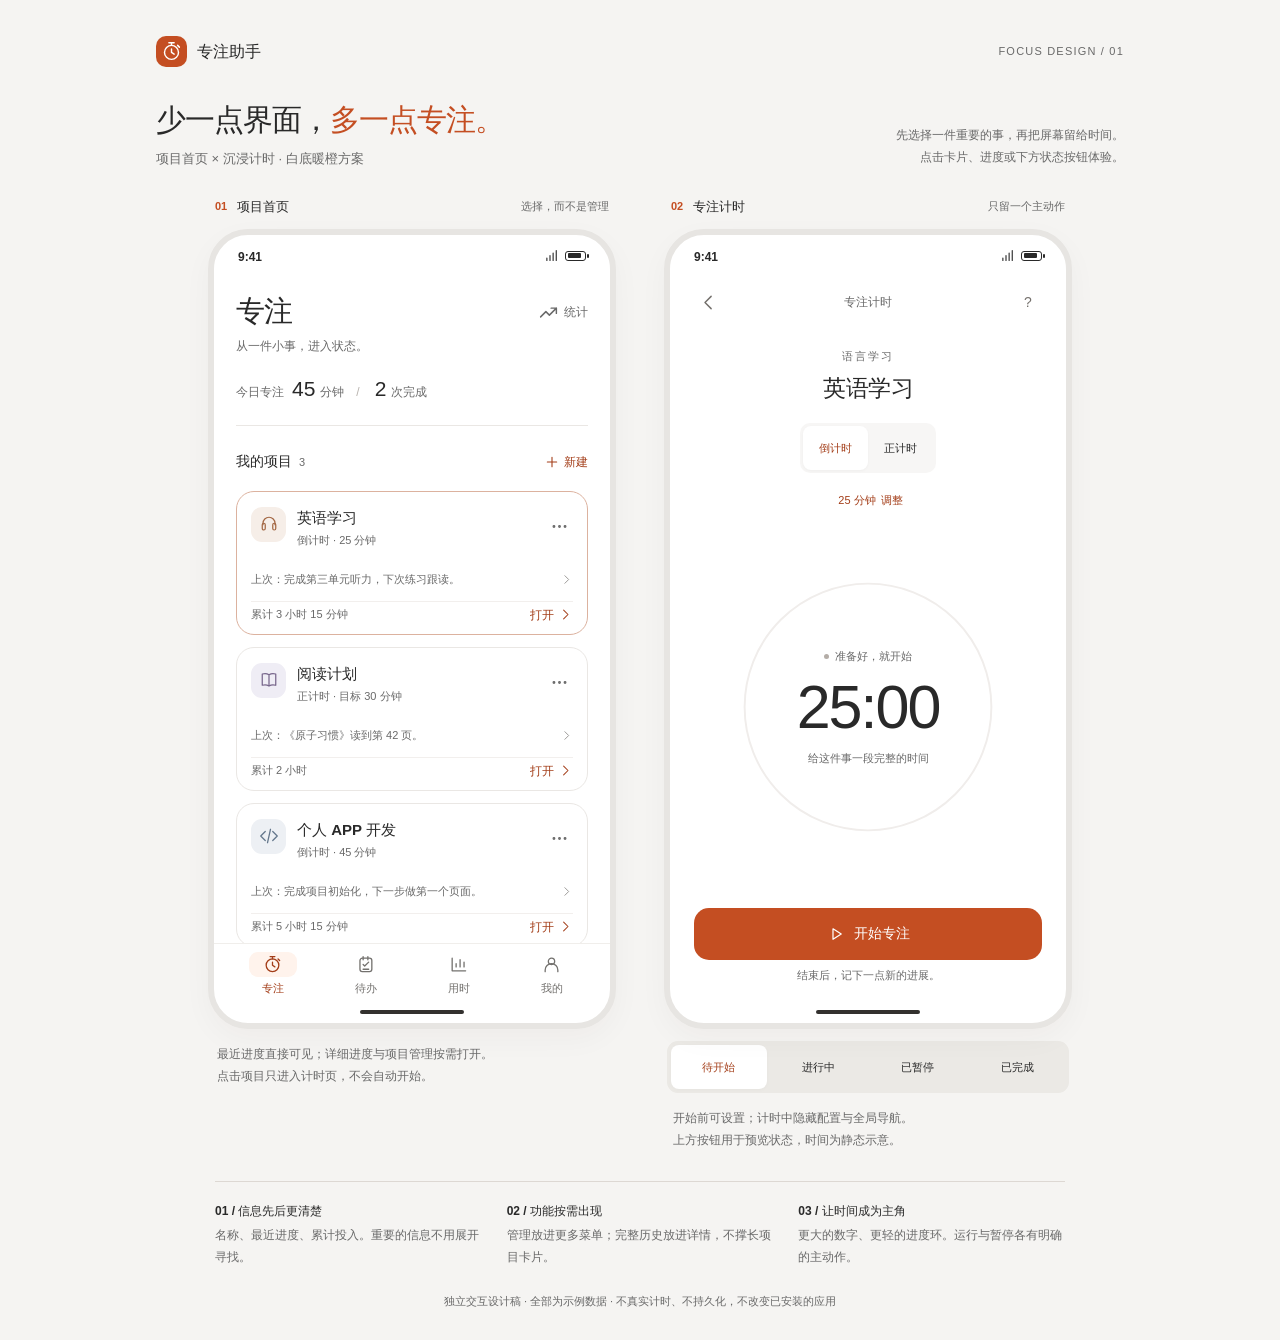
==== commit 37d94519: "feat: 解耦专注与待办，保持独立计时与记录 Generated with [Devin](https://devin.ai)  Co-Authored-By: Devin <158243242+d" ====
--- a/design/focus/index.html
+++ b/design/focus/index.html
@@ -123,9 +123,6 @@
     .timer-page[data-state="paused"] .status-dot { background:#a49c95; }
     .timer-page[data-state="completed"] .timer-digits { font-size:45px; letter-spacing:-1px; }
     .timer-page .timer-digits.long-time { font-size:42px; letter-spacing:-1px; }
-    .linked-task { display:flex; align-items:center; justify-content:center; gap:7px; width:100%; color:var(--muted); font-size:11px; padding:6px 0; }
-    .linked-task .icon { width:16px; height:16px; }
-    .linked-task span { min-width:0; overflow-wrap:anywhere; }
     .timer-actions { display:grid; gap:8px; padding-top:15px; }
     .primary { width:100%; display:flex; align-items:center; justify-content:center; gap:9px; border-radius:15px; min-height:52px; background:var(--accent); color:white; font-size:14px; font-weight:500; padding:10px 14px; }
     .primary:hover { background:var(--accent-dark); }
@@ -304,7 +301,6 @@
             <div class="timer-config" id="timer-config"><div class="mode-switch" aria-label="计时方式"><button data-mode="countdown" aria-pressed="true">倒计时</button><button data-mode="countup" aria-pressed="false">正计时</button></div><button class="duration-button" id="duration-button"><span id="duration-label">25 分钟</span><span>调整</span></button></div>
             <p class="session-target" id="session-target" hidden></p>
             <div class="dial-space"><div class="dial"><svg viewBox="0 0 280 280" aria-hidden="true"><circle class="dial-track" cx="140" cy="140" r="127"/><circle class="dial-progress" id="dial-progress" cx="140" cy="140" r="127"/></svg><div class="dial-center"><p class="timer-status"><span class="status-dot"></span><span id="timer-status">准备好，就开始</span></p><div class="timer-digits" id="timer-digits">25:00</div><p class="timer-unit" id="timer-unit">给这件事一段完整的时间</p></div></div></div>
-            <button class="linked-task" id="linked-task"><svg class="icon"><use href="#i-tasks"/></svg><span id="linked-task-label">关联待办 · 可选</span><svg class="icon"><use href="#i-arrow"/></svg></button>
             <div class="timer-actions"><button class="primary" id="primary-action"><svg class="icon"><use id="primary-icon" href="#i-play"/></svg><span id="primary-label">开始专注</span></button><button class="secondary" id="finish-action" hidden>结束并保存</button><button class="quiet-action" id="secondary-action" hidden>放弃本次专注</button></div>
             <p class="timer-hint" id="timer-hint">结束后，记下一点新的进展。</p>
           </div></div>
@@ -331,7 +327,7 @@
     ];
     const SHEET = Object.freeze({ indicatorMs:320, indicatorWidth:40, stretchOffset:.48, revealMs:180, enterMs:240, dragThreshold:80, viewportGap:16, presets:[15,25,45] });
     const WHEEL = Object.freeze({ rowHeight:44, dragSlop:4, pageStep:5, syncGuardMs:360, wheelIdleMs:80 });
-    const state = { selected:"english", phase:"ready", linked:false, toastId:null, projectSnapshot:null, modeTargets:new Map(), projectDrafts:new Map(), sheetController:null };
+    const state = { selected:"english", phase:"ready", toastId:null, projectSnapshot:null, modeTargets:new Map(), projectDrafts:new Map(), sheetController:null };
     const $ = id => document.getElementById(id);
     const current = () => projects.find(project => project.id === state.selected);
     const modeLabel = mode => mode === "countdown" ? "倒计时" : "正计时";
@@ -373,7 +369,7 @@
     }
     function setPhase(phase) { state.phase = phase; render(); }
     function selectProject(id) {
-      const choose = () => { if (state.selected !== id) { state.selected = id; state.phase = "ready"; state.linked = false; } render(); showView("timer", true); };
+      const choose = () => { if (state.selected !== id) { state.selected = id; state.phase = "ready"; } render(); showView("timer", true); };
       if (state.selected !== id && ["running","paused"].includes(state.phase)) {
         openDialog("切换专注项目？", [element("p", "", "当前计时为设计演示。切换后会回到待开始状态，不会保存任何真实记录。"), button("切换预览", () => { $("dialog").close(); choose(); }, "primary"), button("保留当前", () => $("dialog").close())]);
       } else choose();
@@ -436,8 +432,6 @@
       $("dial-progress").style.strokeDasharray = circumference;
       $("dial-progress").style.strokeDashoffset = circumference * (1 - progress);
       $("dial-progress").style.opacity = ready || noTarget ? "0" : "1";
-      $("linked-task").hidden = !ready;
-      $("linked-task-label").textContent = state.linked ? "已关联 · 今天的一小步" : "关联待办 · 可选";
       $("primary-label").textContent = ready ? "开始专注" : running ? "暂停" : paused ? "继续专注" : "记下这一步进展";
       $("primary-icon").setAttribute("href", running ? "#i-pause" : "#i-play");
       $("finish-action").hidden = !(project.mode === "countup" && (running || paused));
@@ -730,7 +724,7 @@
     function projectMenu(project) {
       const busy = state.selected === project.id && ["running","paused"].includes(state.phase);
       const edit = button("编辑项目", () => projectForm(project)); edit.disabled = busy;
-      const remove = button("删除项目", () => openDialog("删除这个预览项目？", [element("p", "", project.title), element("p", "small-note", "只移除当前设计稿中的卡片。正式版删除项目应保留历史记录。"), button("确认删除", () => { projects.splice(projects.indexOf(project),1); if (state.selected === project.id) { state.selected = projects[0].id; state.phase = "ready"; state.linked = false; } $("dialog").close(); render(); }, "secondary danger"), button("取消", () => $("dialog").close())]), "secondary danger");
+      const remove = button("删除项目", () => openDialog("删除这个预览项目？", [element("p", "", project.title), element("p", "small-note", "只移除当前设计稿中的卡片。正式版删除项目应保留历史记录。"), button("确认删除", () => { projects.splice(projects.indexOf(project),1); if (state.selected === project.id) { state.selected = projects[0].id; state.phase = "ready"; } $("dialog").close(); render(); }, "secondary danger"), button("取消", () => $("dialog").close())]), "secondary danger");
       remove.disabled = busy || projects.length === 1;
       openDialog(project.title, [button("项目进度", () => showProgress(project)), edit, remove, element("p", "small-note", busy ? "先结束当前演示计时，再编辑或删除。" : "管理按需出现，不占据项目首页；设计稿至少保留一个项目。")]);
     }
@@ -785,7 +779,6 @@
     }
     $("sheet-grip").addEventListener("pointerup",endSheetDrag);
     $("sheet-grip").addEventListener("pointercancel",endSheetDrag);
-    $("linked-task").addEventListener("click", () => openDialog("关联一个待办", [element("p", "", "待办是本次具体要做的事，专注项目用于持续积累。"), button("今天的一小步", () => { state.linked = true; $("dialog").close(); render(); }), button("不关联待办", () => { state.linked = false; $("dialog").close(); render(); })]));
     $("timer-help").addEventListener("click", () => openDialog("留给专注的空间", [element("p", "", "倒计时须设置时长，到零自动完成。正计时可以不设目标，手动结束后保存；设置目标时，到时只提醒，计时继续。时长可按小时与分钟输入。暂停和放弃不计入有效专注。"), element("p", "", "返回首页不停止计时。开始前设置模式与时长；计时中收起配置，避免分心。"), element("p", "small-note", "这是一份静态状态设计稿，不实际计时、不持久化。用页面外的状态按钮查看已完成效果。") ]));
     $("statistics").addEventListener("click", () => openDialog("今日的小积累", [element("p", "", "示例：今日专注 45 分钟，完成 2 次。"), element("p", "", "完整统计继续放在独立统计页。首页只保留一行摘要，不再堆叠数据卡片。") ]));
     document.querySelectorAll(".mobile-switch [data-view]").forEach(item => item.addEventListener("click", () => showView(item.dataset.view)));
